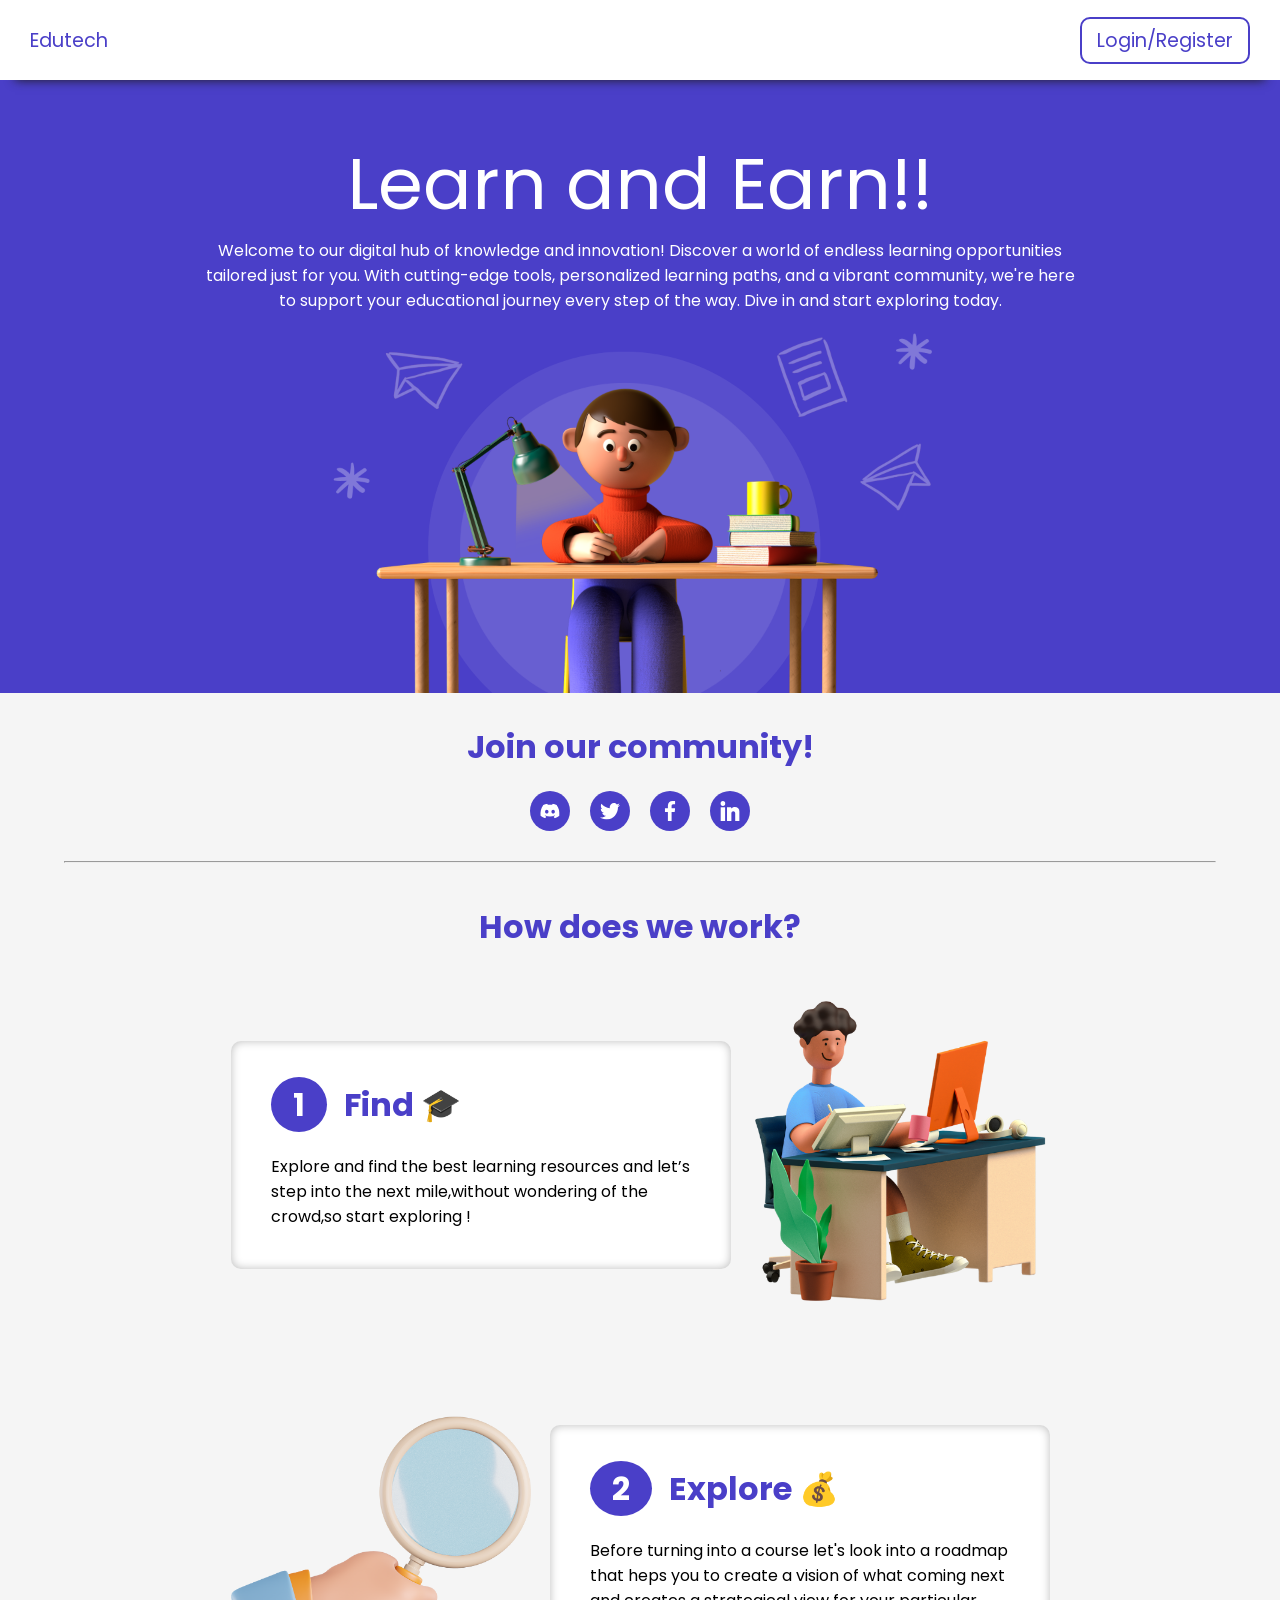
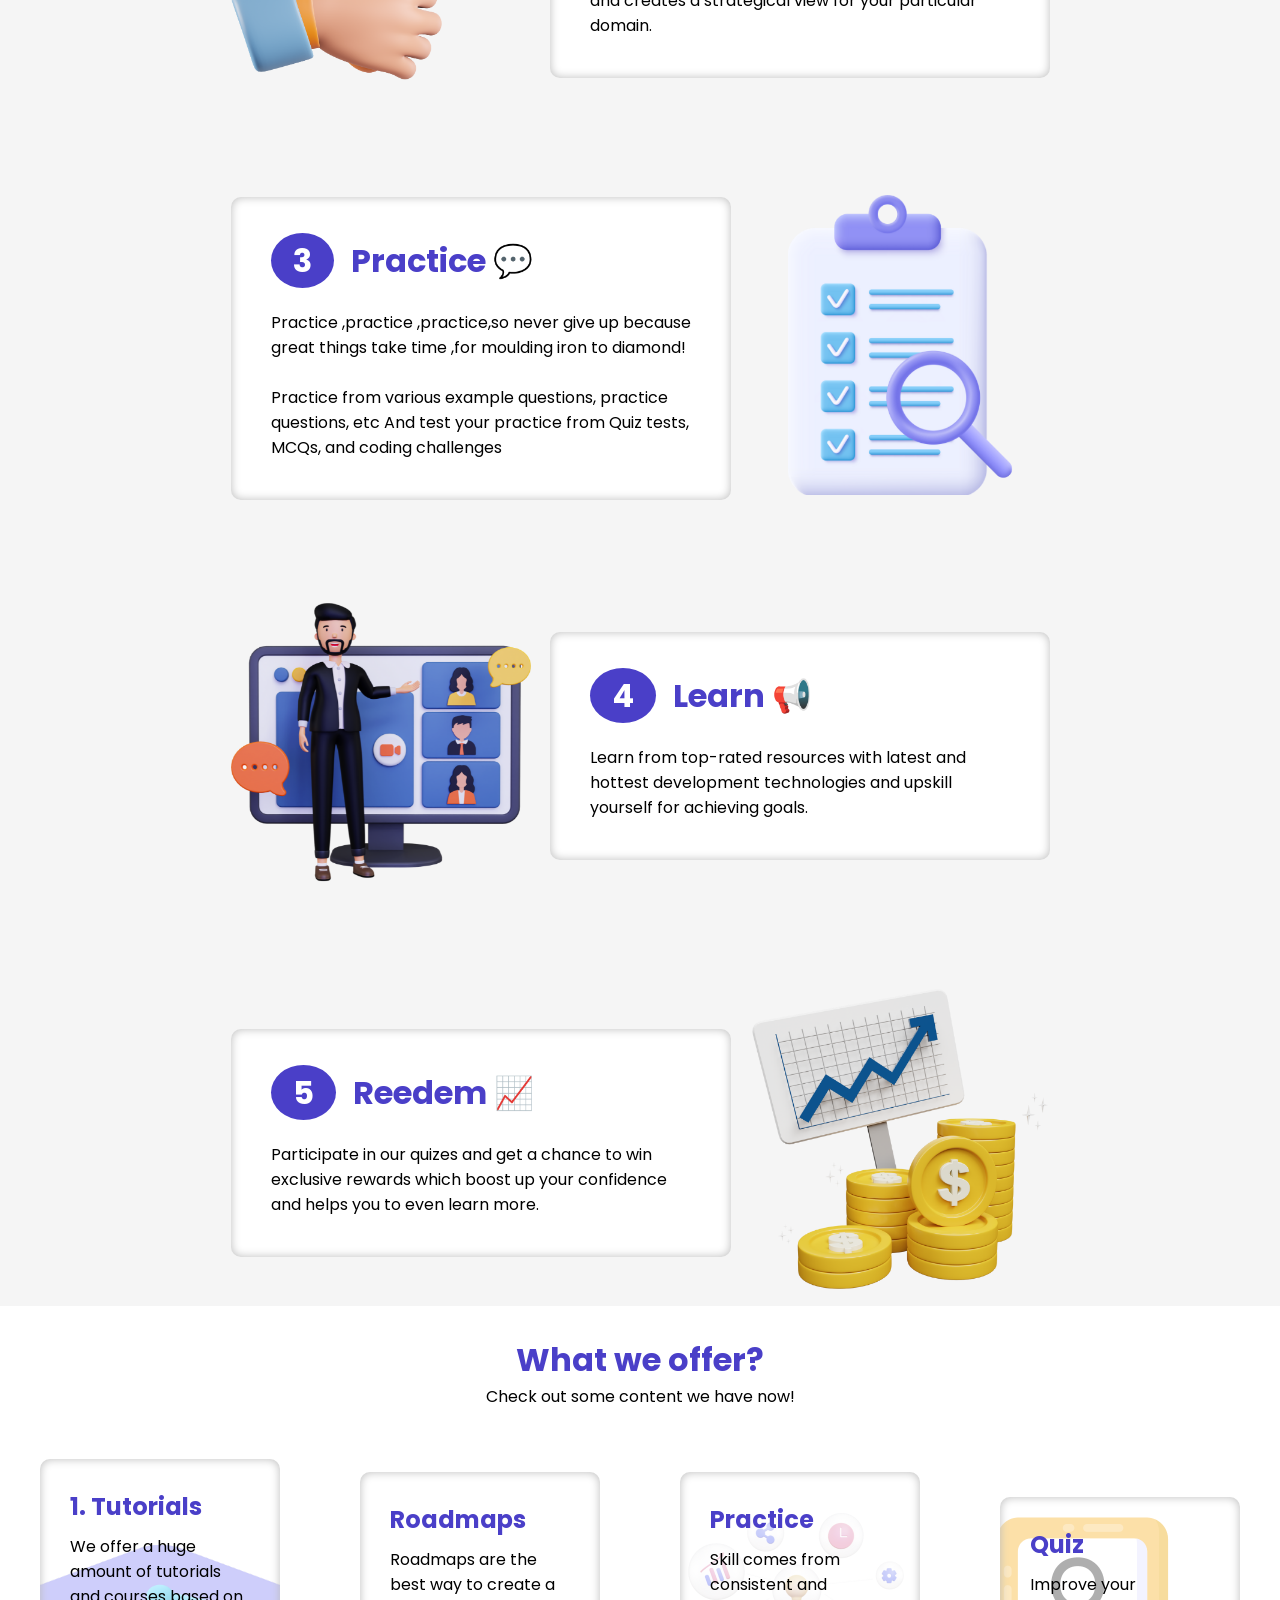
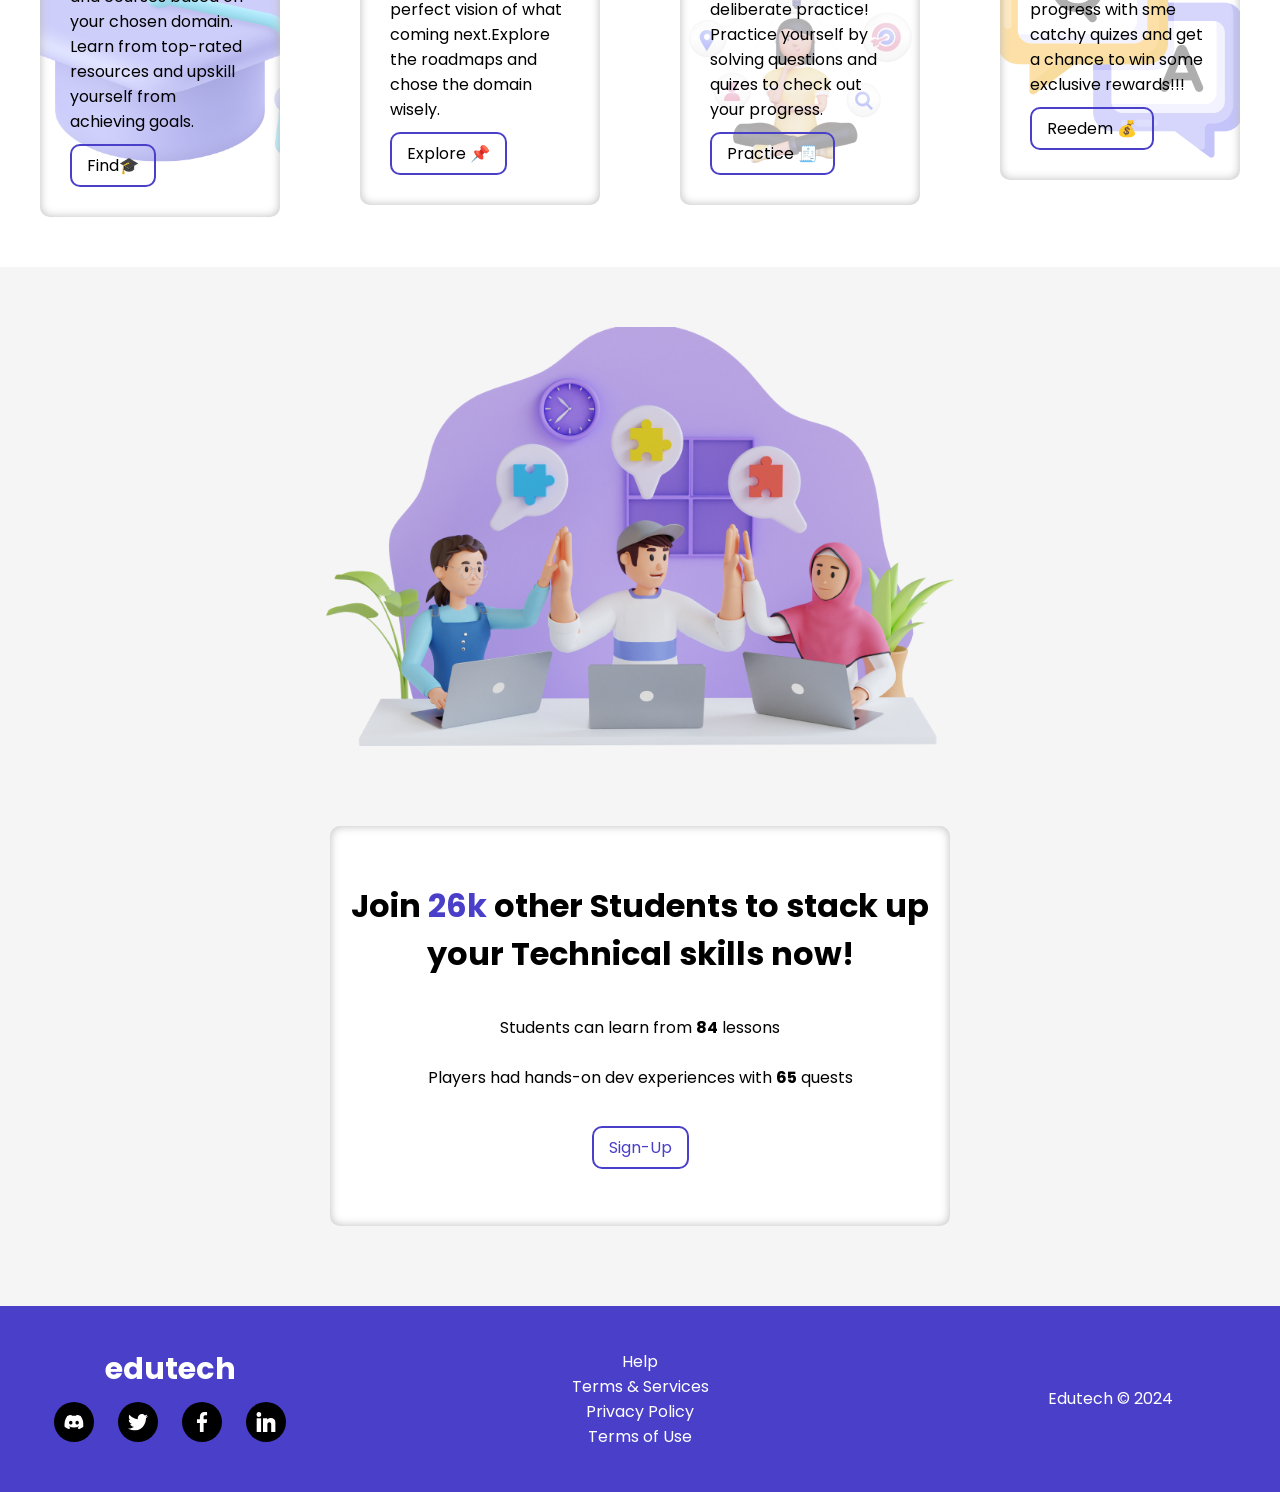
==== index.html @ f8c50513 "finn" ====
<!DOCTYPE html>
<html lang="en">

<head>
    <meta charset="UTF-8">
    <meta http-equiv="X-UA-Compatible" content="IE=edge">
    <meta name="viewport" content="width=device-width, initial-scale=1.0">
    <title>edumate</title>
    <link rel="shortcut icon" href="images/favicon.png" type="image/png">
    <link rel="stylesheet" href="styles/index.css">
</head>

<body>
    <nav>
        <a href="index.html">Edutech</a>
        <!-- <a href="#"><img src="logo.png" alt=""></a> -->
        <a href="pages/login-form.html" class="btn">Login/Register</a>
    </nav>
    <section>
        <div class="home">
            <!-- <div class="home-txt">Learn and Earn</div> -->
            <div class="home-txt">Learn and Earn!!
                <p>Welcome to our digital hub of knowledge and innovation! Discover a world of endless learning opportunities tailored just for you. With cutting-edge tools, personalized learning paths, and a vibrant community, we're here to support your educational journey every step of the way. Dive in and start exploring today.
                </p>
            </div>
            <div class="img">
                <img src="images/first.png" alt="quiz">
            </div>
        </div>
        <div class="join">
            <h1>Join our community!</h1>
            <div class="icon">
                <a href="#"><img src="images/discord.svg" alt="discord"></a>
                <a href="#"><img src="images/twitter.svg" alt="twitter"></a>
                <a href="#"><img src="images/facebook.svg" alt="facebook"></a>
                <a href="#"><img src="images/linkedin.svg" alt="linkedin"></a>
            </div>
        </div>

        <hr>

        <div class="about-us">
            <h1>How does we work?</h1>
            <div class="about-us-container">
                <div class="about-us-item">
                    <div class="about-us-txt">
                        <div class="txt-heading">
                            <span class="number">1</span>
                            Find 🎓
                        </div>
                        <br>
                        <p>
                            Explore and  find the best learning resources and let’s step into the next mile,without wondering of the crowd,so start exploring !
                        </p>
                    </div>
                    <div class="about-us-img">
                        <img src="images/learn.png" alt="learn">
                    </div>
                </div>
                <div class="about-us-item">
                    <div class="about-us-txt">
                        <div class="txt-heading">
                            <span class="number">2</span>
                            Explore 💰
                        </div>
                        <br>
                        <p>
                            Before turning into a course let's look into a roadmap that heps you to create a vision of what coming next and creates a strategical view for your particular domain.
                        </p>
                        
                    </div>
                    <div class="about-us-img">
                        <img src="images/explore.png" alt="explore">
                    </div>
                </div>
                <div class="about-us-item">
                    <div class="about-us-txt">
                        <div class="txt-heading">
                            <span class="number">3</span>
                            Practice 💬
                        </div>
                        <br>
                        <p>
                            Practice ,practice ,practice,so never give up because great things take time ,for moulding iron to diamond!
                            <br><br>
                            
                            Practice from various example questions, practice questions, etc
                            And test your practice from Quiz tests, MCQs, and coding challenges
                        </p>
                
                    </div>
                    <div class="about-us-img">
                        <img src="images/practice.png" alt="practice">
                    </div>
                </div>
                <div class="about-us-item">
                    <div class="about-us-txt">
                        <div class="txt-heading">
                            <span class="number">4</span>
                            Learn 📢
                        </div>
                        <br>
                        <p>
                            Learn from top-rated resources with latest and hottest development technologies and upskill yourself for achieving goals.
                        </p>
                    </div>
                    <div class="about-us-img">
                        <img src="images/events.png" alt="learn">
                    </div>
                </div>
                <div class="about-us-item">
                    <div class="about-us-txt">
                        <div class="txt-heading">
                            <span class="number">5</span>
                            Reedem 📈
                        </div>
                        <br>
                        <p>
                            Participate in our quizes and get a chance to win exclusive rewards which boost up your confidence and helps you to even learn more.
                        </p>
                    </div>
                    <div class="about-us-img">
                        <img src="images/earn.png" alt="learn">
                    </div>
                </div>
            </div>
        </div>

        <div class="highlights">
            <h1>What we offer? </h1>
            <p>Check out some content we have now!</p>
            <div class="highlights-container">
                <div class="highlights-item learn">
                    <h3>1. Tutorials</h3>
                    <p>
                        We offer a huge amount of tutorials and courses based on your chosen domain. Learn from top-rated resources and upskill yourself from achieving goals.
                    </p>
                    <div class="btn">Find🎓</div>
                </div>
                <div class="highlights-item earn">
                    <h3> Roadmaps </h3>
                    <p>
                        Roadmaps are the best way to create a perfect vision of what coming next.Explore the roadmaps and chose the domain wisely.
                     </p>
                    <div class="btn">Explore 📌</div>
                </div>
                <div class="highlights-item practice">
                    <h3> Practice</h3>
                    <p>
                        Skill comes from consistent and deliberate practice!
                        Practice yourself by solving questions and quizes to check out your progress.
                     </p>
                    <div class="btn">Practice 🧾</div>
                </div>
                <div class="highlights-item quiz">
                    <h3> Quiz</h3>
                    <p>
                        Improve your progress with sme catchy quizes and get a chance to win some exclusive rewards!!!
                     </p>
                    <div class="btn"> Reedem 💰</div>
                </div>
                
            </div>
        </div>

        <div class="sign-up">
            <img src="images/first2.png" alt="image">
            <div class="extra">
                <h1>Join <span> 26k </span>other Students to stack up your Technical skills now!</h1>
                <p>
                    Students can learn from <b>84</b> lessons
                    <br><br>
                    Players had hands-on dev experiences with <b>65</b> quests
                </p>
                <a href="pages/registration-form.html"><div class="btn">Sign-Up</div></a>
            </div>
        </div>

        <footer>
            <div class="logo">
                <p>edutech</p>
                <p class="icon">
                    <a href="#"><img src="images/discord.svg" alt="discord"></a>
                    <a href="#"><img src="images/twitter.svg" alt="twitter"></a>
                    <a href="#"><img src="images/facebook.svg" alt="facebook"></a>
                    <a href="#"><img src="images/linkedin.svg" alt="linkedin"></a>
                </p>
            </div>
            <div class="logo">
                <a href="#" class="link">Help</a>
                <a href="#" class="link">Terms & Services</a>
                <a href="#" class="link">Privacy Policy</a>
                <a href="#" class="link">Terms of Use</a>
            </div>
            <div class="logo">
                Edutech &#169; 2024
            </div>
        </footer>

    </section>
</body>

</html>
---- styles/index.css ----
/* Google Font Import - Poppins */
@import url("https://fonts.googleapis.com/css2?family=Poppins:wght@300;400;500;600;700&display=swap");
* {
  margin: 0;
  padding: 0;
  box-sizing: border-box;
  font-family: "Poppins", sans-serif;
}

:root {
  /* ===== Colors ===== */
  --body-color: #f5f5f5;
  --white: #fff;
  --primary-color: #4a3fc8;

  /* ====== Transition ====== */
  --tran-03: all 0.3s ease;
}

body {
  width: 100wh;
  background-color: var(--body-color);
}

a {
  text-decoration: none;
  color: inherit;
}

nav {
  top: 0;
  width: 100%;
  height: 80px;
  padding: 0 30px;
  display: flex;
  justify-content: space-between;
  align-items: center;
  position: fixed;
  background-color: var(--white);
  color: var(--primary-color);
  font-size: 1.2rem;
  box-shadow: 0px 15px 10px -15px rgb(31, 30, 30);
  z-index: 999;
}

nav img {
  height: 50px;
}

.btn {
  border: 2px solid var(--primary-color);
  padding: 7px 15px;
  border-radius: 10px;
  cursor: pointer;
}

.btn:hover {
  background-color: var(--primary-color);
  color: var(--white);
  transition: var(--tran-03);
}

section {
  margin-top: 80px;
  width: 100%;
}

.home {
  width: 100%;
  /* border: 2px solid black ; */
  background-color: #4a3fc8;
  display: flex;
  flex-direction: column;
  justify-content: center;
  align-items: center;
  background-image: url(../images/first-bg.png);
  background-size: cover;
}

.home .home-txt {
  text-align: center;
  padding: 50px 10px 20px 10px;
  font-size: 4.5rem;
  color: var(--white);
}

.home-txt p {
  font-size: 1rem;
  width: 70%;
  margin: auto;
}

.home img {
  width: 50%;
  display: block;
  margin: 0 auto;
}

.join {
  padding: 30px 10px;
  display: flex;
  flex-direction: column;
  justify-content: center;
  align-items: center;
  /* border: 2px solid black; */
}

h1 {
  color: var(--primary-color);
  font-size: 2rem;
  text-align: center;
}

.join .icon {
  padding-top: 20px;
  width: 100%;
  display: flex;
  justify-content: center;
}

.join .icon a {
  background-color: var(--primary-color);
  width: 40px;
  padding: 10px;
  margin: 0 10px;
  border-radius: 100%;
  /* border: 2px solid black; */
  display: flex;
  justify-content: center;
  align-items: center;
}

.join .icon a img {
  width: 20px;
}

.icon a:hover {
  box-shadow: 0 0 10px #000000;
}

.about-us {
  /* border: 2px solid black; */
  padding: 40px 10px 10px 10px;
  display: flex;
  flex-direction: column;
  justify-content: center;
  align-items: center;
}

.about-us-container {
  padding-top: 50px;
  width: 65%;
  /* border: 2px solid red; */
}

.about-us-item {
  display: flex;
  justify-content: space-between;
  align-items: center;
  margin: 90px 0;
}

.about-us-item:nth-child(1) {
  margin-top: 0;
}

.about-us-item:last-child {
  margin-bottom: 0;
}

.about-us-item:nth-child(even) {
  flex-direction: row-reverse;
}

hr {
  width: 90%;
  margin: auto;
}
.about-us-txt {
  width: 500px;
  padding: 40px;
  /* border: 2px solid red; */
  border-radius: 10px;
  background-color: var(--white);
  box-shadow: inset 0 0 10px #bcbcbc;
}
.about-us-img {
  width: 300px;
}

.about-us-img img {
  width: 100%;
  /* border: 2px solid blue; */
}

.about-us-txt .txt-heading {
  color: var(--primary-color);
  font-size: 2rem;
  font-weight: bold;
}

.txt-heading span {
  color: var(--white);
  background-color: var(--primary-color);
  border-radius: 100%;
  padding: 5px 22px;
  margin-right: 10px;
}

.about-us-item:hover > .about-us-img img {
  transform: scale(1.1);
  background-image: radial-gradient(
    var(--primary-color),
    var(--body-color),
    var(--body-color)
  );
}
.about-us-item:hover > .about-us-txt {
  box-shadow: rgba(0, 0, 0, 0.16) 0px 1px 4px,
    var(--primary-color) 0px 0px 0px 3px;
}

.link {
  text-decoration: underline;
  color: var(--primary-color);
}

.about-us .btn {
  margin-top: 19px;
  width: 170px;
}

.highlights {
  /* border: 2px solid red; */
  background-color: #ffffff;
  padding-top: 30px;
}
.highlights > p {
  text-align: center;
}

.highlights-container {
  margin-top: 30px;
  display: flex;
  justify-content: center;
  align-items: center;
  width: 100%;
  padding-bottom: 30px;
}

.highlights-item {
  width: 350px;
  border-radius: 10px;
  /* border: 2px solid black; */
  padding: 30px;
  margin: 20px 40px;
  box-shadow: inset 0 0 10px #bcbcbc;
}

.learn {
  background-image: url(../images/learn-cap.svg);
  background-size: cover;
  background-repeat: no-repeat;
  background-position: center center;
}

.earn {
  background-image: url(../images/earn-coin.svg);
  background-size: 250px;
  background-repeat: no-repeat;
  background-position: center center;
}
.practice {
  background-image: url(../images/practice-girl.png);
  background-repeat: no-repeat;
  background-position: center;
  background-size: 250px;
}
.quiz {
  background-image: url(../images/quiz-ask.png);
  background-repeat: no-repeat;
  background-position: center;
  background-size: 250px;
}
.highlights-item:hover {
  transform: scale(1.1);
  box-shadow: rgba(50, 50, 93, 0.25) 0px 50px 100px -20px,
    rgba(0, 0, 0, 0.3) 0px 30px 60px -30px,
    rgba(10, 37, 64, 0.35) 0px -2px 6px 0px inset;
}

.highlights-item h3 {
  color: var(--primary-color);
  font-size: 1.5rem;
  margin-bottom: 10px;
}

.highlights-item .btn {
  margin-top: 10px;
  display: inline-block;
}

.sign-up {
  padding: 30px 20px;
  display: flex;
  flex-direction: column;
  justify-content: center;
  align-items: center;
}

.sign-up img {
  width: 60%;
  margin: 30px 0;
}

.extra {
  margin: 50px 0;
  padding: 20px;
  width: 50%;
  text-align: center;
  border-radius: 10px;
  height: 400px;
  display: flex;
  flex-direction: column;
  justify-content: space-evenly;
  align-items: center;
  box-shadow: inset 0 0 10px #bcbcbc;
  background-color: var(--white);
}

.extra h1 {
  color: black;
}

.extra span {
  color: var(--primary-color);
}

.extra a {
  color: var(--primary-color);
}

footer {
  width: 100%;
  padding: 20px;
  background-color: var(--primary-color);
  color: var(--white);
  display: flex;
  align-items: center;
  justify-content: space-between;
  flex-wrap: wrap;
}

footer .logo {
  width: 300px;
  /* border: 2px solid black; */
  text-align: center;
  padding: 20px 10px;
}

footer .logo > p {
  font-size: 1.9rem;
  font-weight: bold;
  margin-bottom: 10px;
}

footer .icon {
  display: flex;
  justify-content: space-evenly;
}

footer .icon a {
  width: 40px;
  height: 40px;
  padding: 10px;
  border-radius: 100%;
  /* border: 2px solid black; */
  display: flex;
  justify-content: center;
  align-items: center;
  background-color: #000000;
}

footer img {
  width: 20px;
}

footer .link {
  color: var(--white);
  display: block;
  text-decoration: none;
}

@media screen and (max-width: 750px) {
  nav {
    padding: 0 10px;
    font-size: 1rem;
  }

  nav .btn {
    padding: 7px 10px;
  }

  .home .home-txt {
    font-size: 2.5rem;
  }
  .home-txt p {
    width: 100%;
  }

  .home img {
    width: 95%;
  }

  h1 {
    font-size: 1.5rem;
  }

  .about-us-container {
    width: 90%;
  }

  .about-us-item {
    flex-direction: column;
  }

  .about-us-item:nth-child(even) {
    flex-wrap: wrap;
  }

  .about-us-img,
  .about-us-txt {
    width: 100%;
    margin-bottom: 29px;
  }

  .about-us-txt {
    padding: 20px;
  }

  .txt-heading {
    font-size: 1.5rem;
  }

  .txt-heading span {
    margin-right: 0;
  }

  .highlights-container {
    flex-direction: column;
    margin-top: 0;
  }

  .highlights-item {
    margin: 20px;
    width: 80%;
  }

  .sign-up-container {
    flex-direction: column;
  }

  .sign-up img {
    width: 100%;
  }

  .extra {
    width: 90%;
  }

  footer {
    justify-content: center;
  }
}
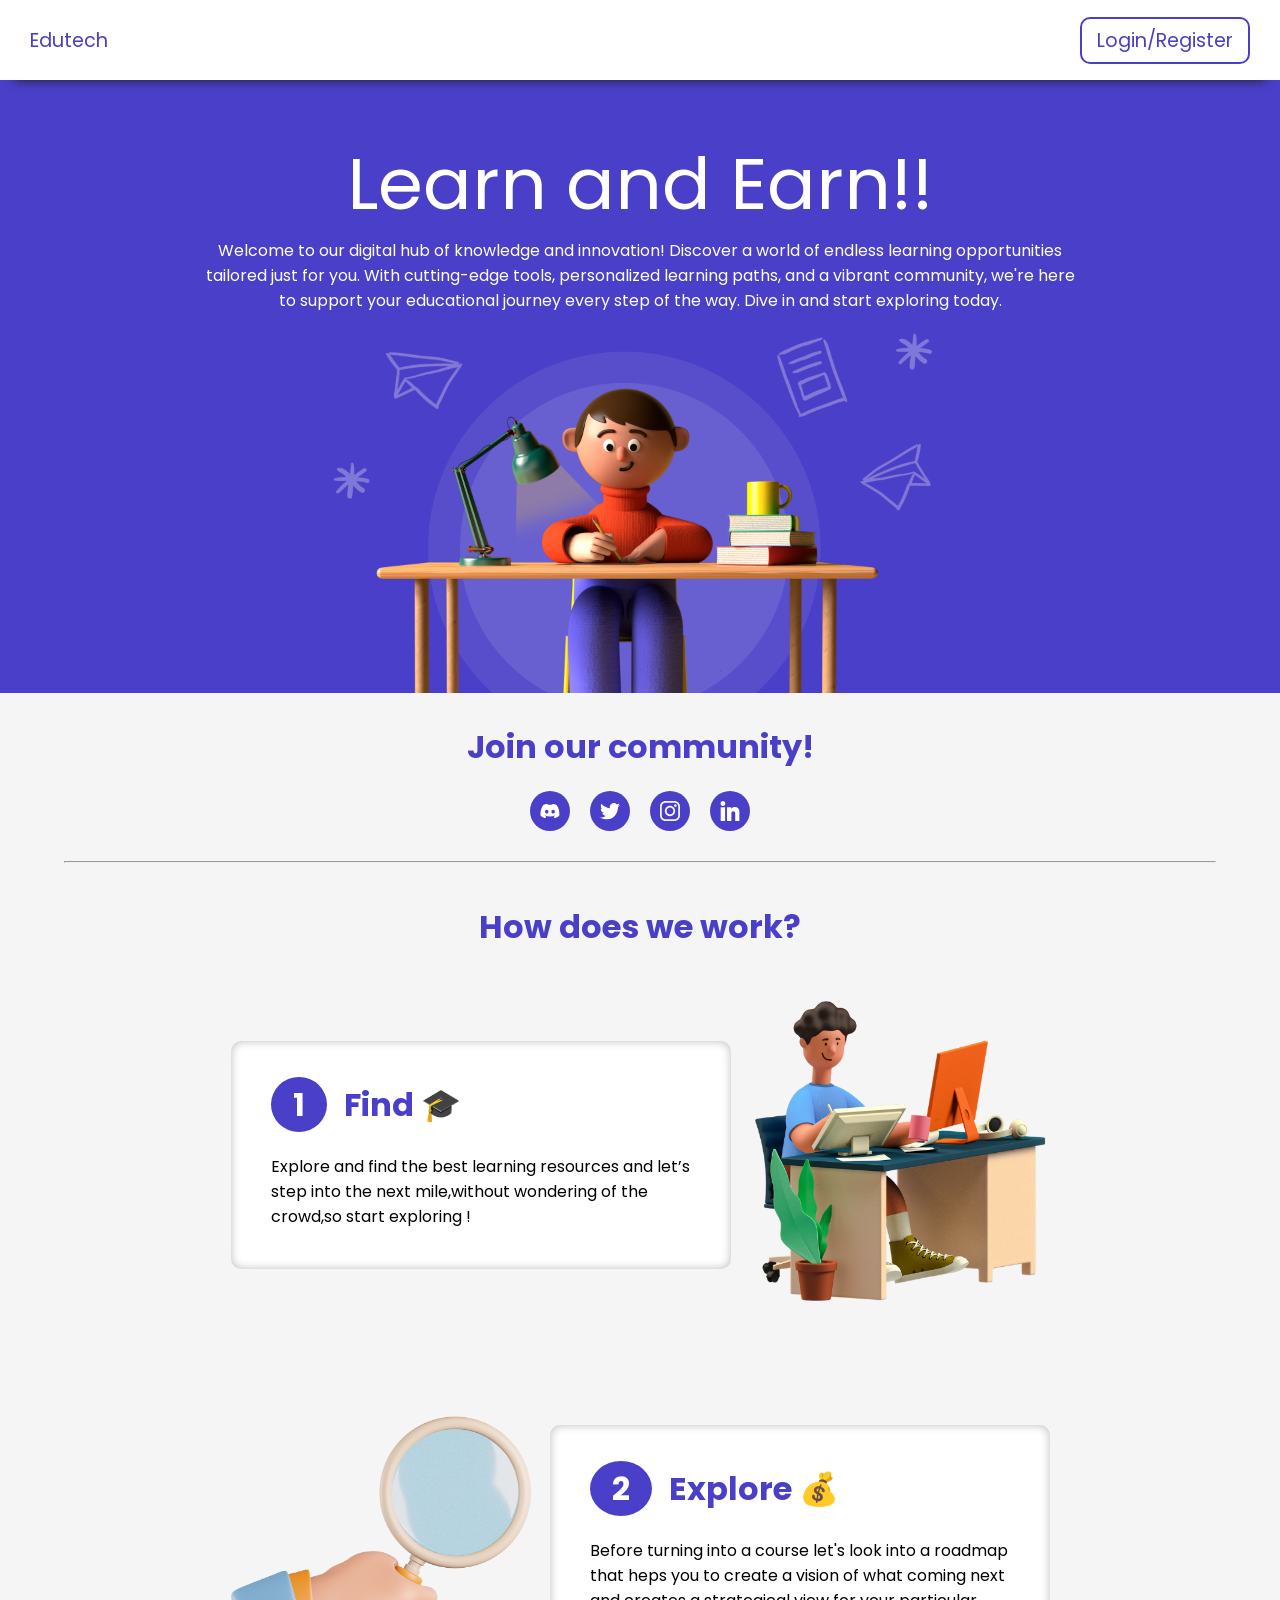
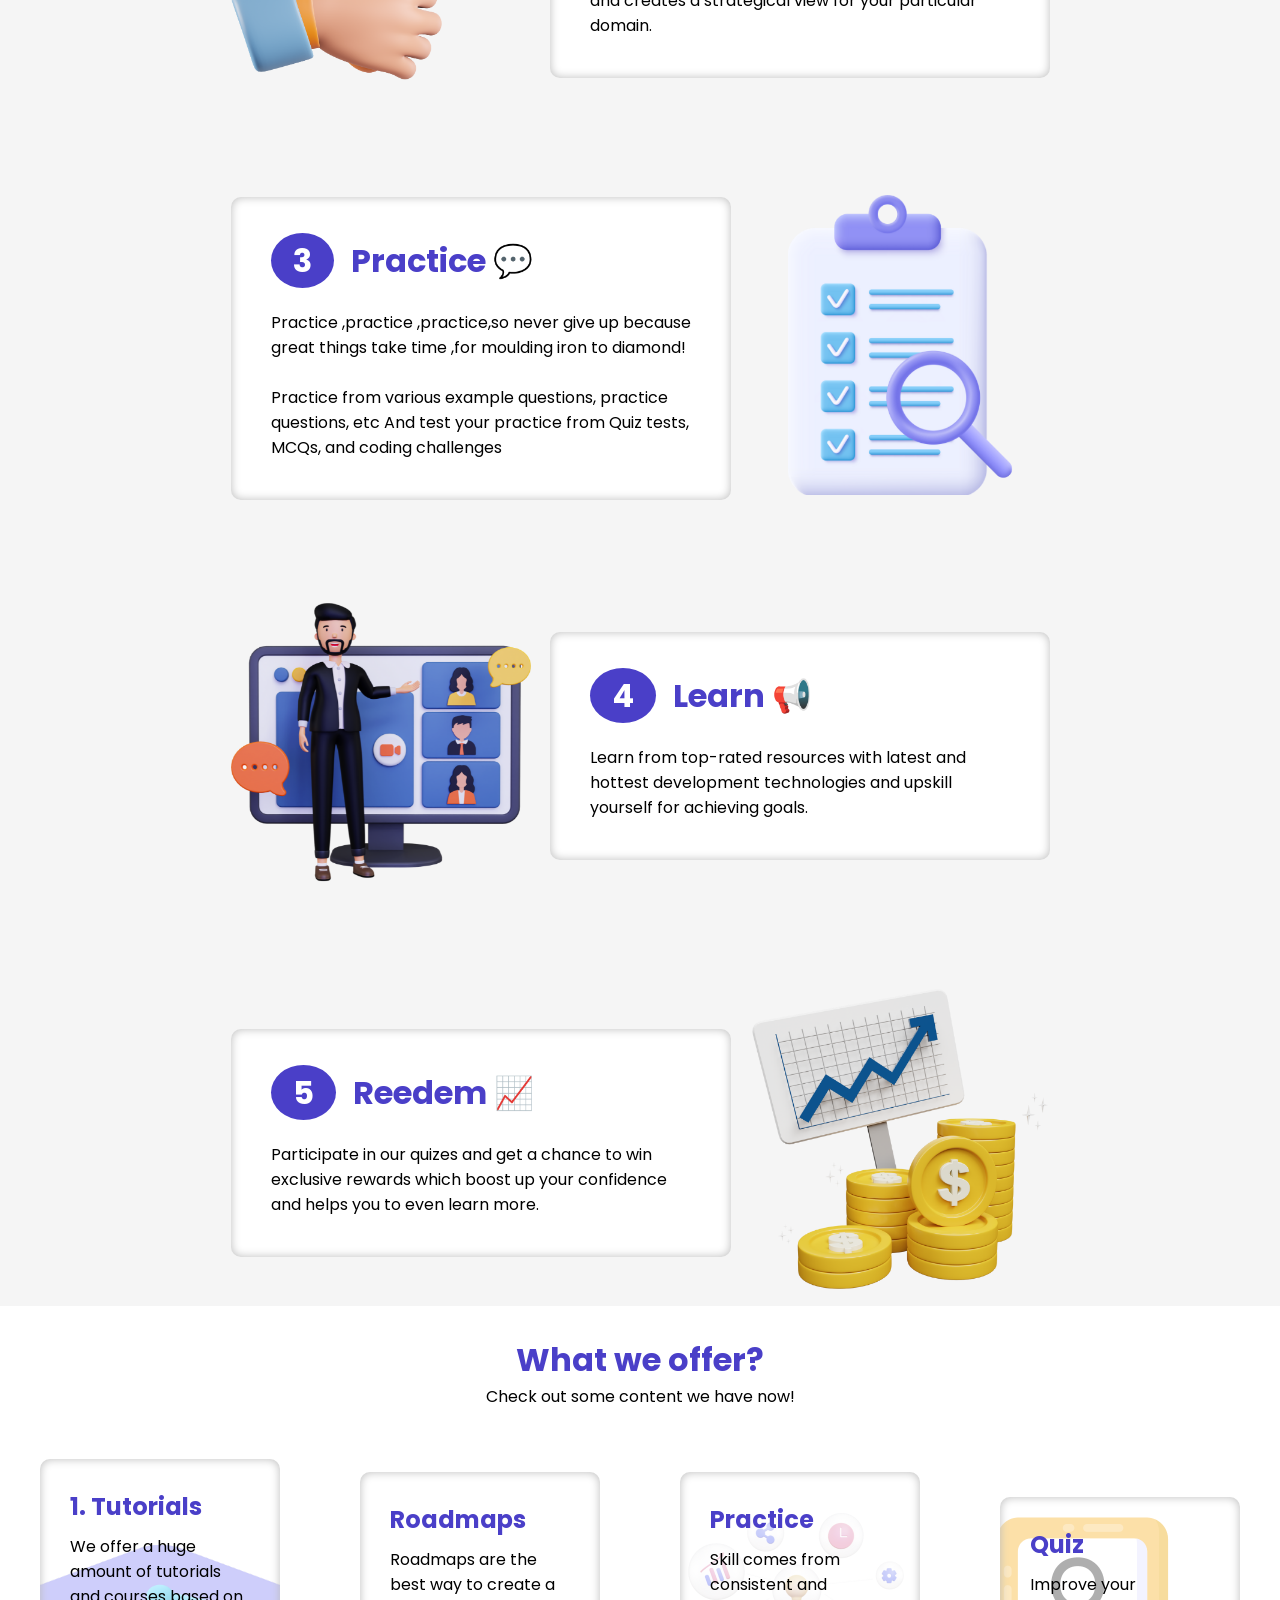
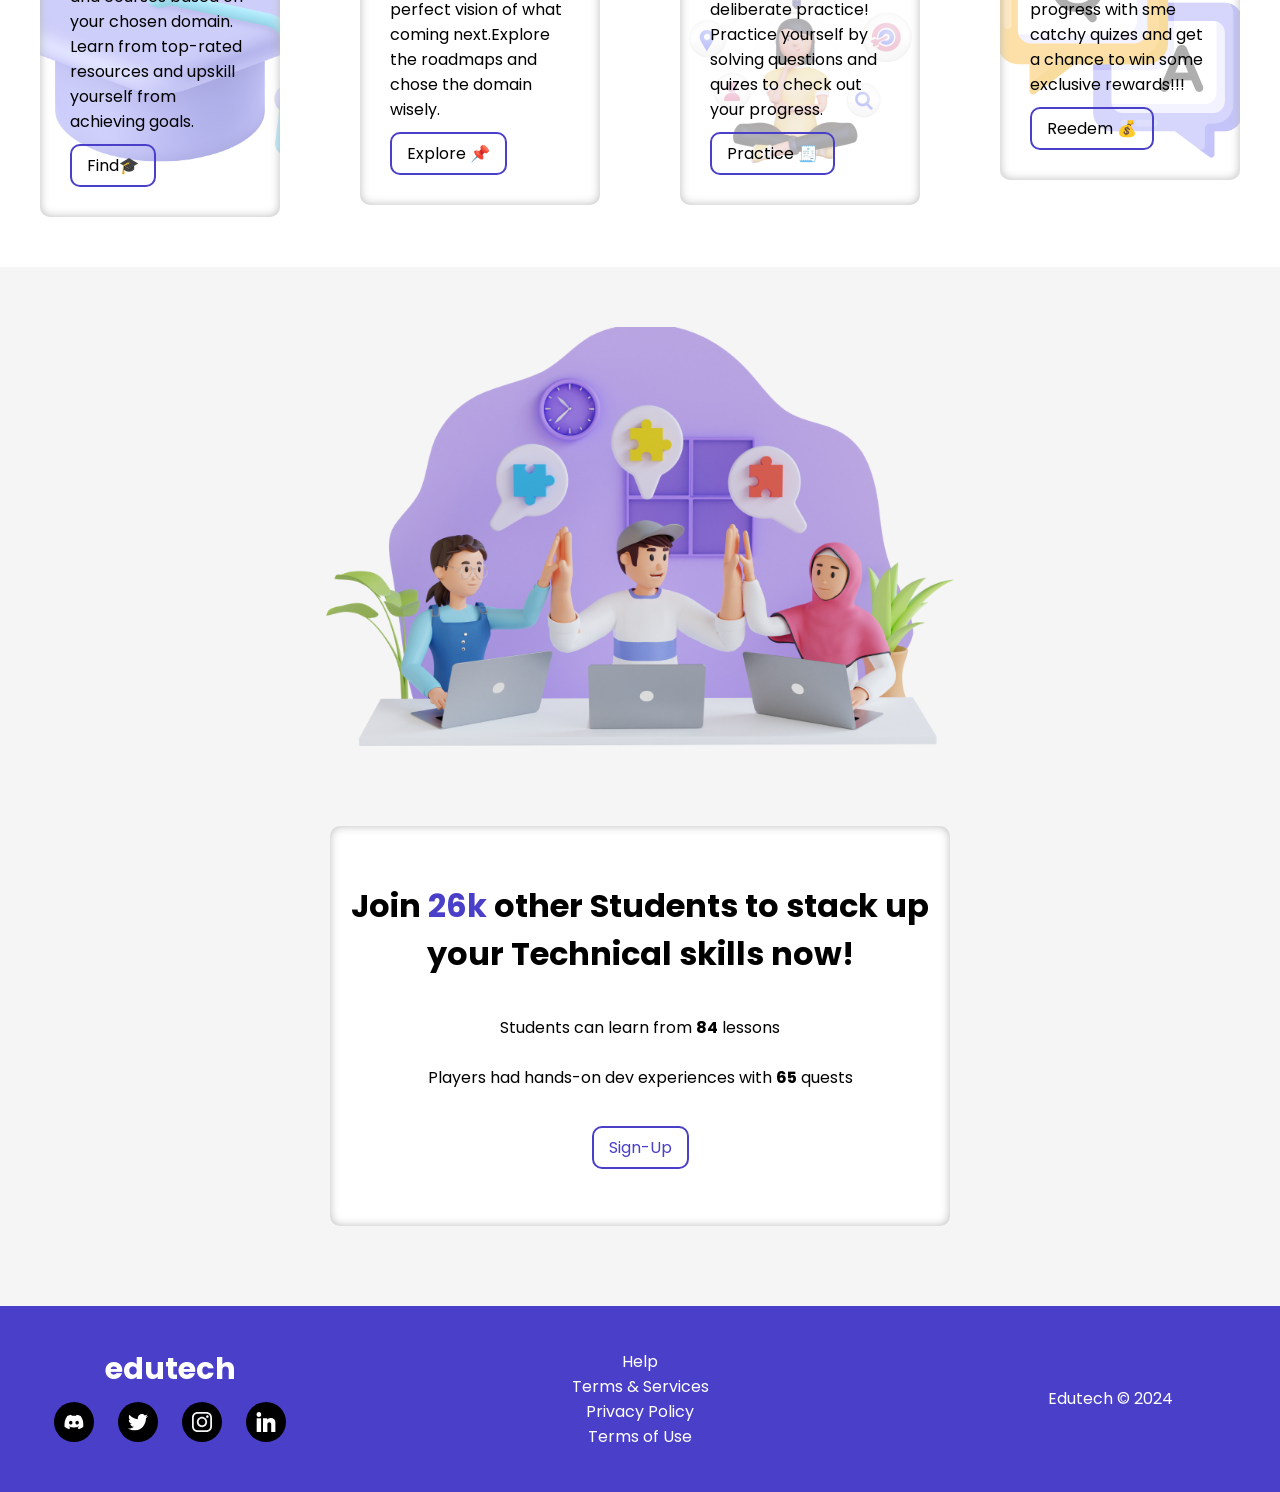
==== commit 7628ecac: "done everything" ====
--- a/index.html
+++ b/index.html
@@ -5,7 +5,7 @@
     <meta charset="UTF-8">
     <meta http-equiv="X-UA-Compatible" content="IE=edge">
     <meta name="viewport" content="width=device-width, initial-scale=1.0">
-    <title>edumate</title>
+    <title>edutech</title>
     <link rel="shortcut icon" href="images/favicon.png" type="image/png">
     <link rel="stylesheet" href="styles/index.css">
 </head>
@@ -30,10 +30,10 @@
         <div class="join">
             <h1>Join our community!</h1>
             <div class="icon">
-                <a href="#"><img src="images/discord.svg" alt="discord"></a>
-                <a href="#"><img src="images/twitter.svg" alt="twitter"></a>
-                <a href="#"><img src="images/facebook.svg" alt="facebook"></a>
-                <a href="#"><img src="images/linkedin.svg" alt="linkedin"></a>
+                <a href="https://discord.gg/N77QyakP"><img src="images/discord.svg" alt="discord"></a>
+                <a href="https://twitter.com/Edutech_01"><img src="images/twitter.svg" alt="twitter"></a>
+                <a href="https://www.instagram.com/_edutech0?igsh=N3BxaHNubGs0dnB5"><img src="images\insta.svg" alt="instagram"></a>
+                <a href="https://www.linkedin.com/in/krish-rajput-435bb625a/"><img src="images/linkedin.svg" alt="linkedin"></a>
             </div>
         </div>
 
@@ -180,17 +180,17 @@
             <div class="logo">
                 <p>edutech</p>
                 <p class="icon">
-                    <a href="#"><img src="images/discord.svg" alt="discord"></a>
-                    <a href="#"><img src="images/twitter.svg" alt="twitter"></a>
-                    <a href="#"><img src="images/facebook.svg" alt="facebook"></a>
-                    <a href="#"><img src="images/linkedin.svg" alt="linkedin"></a>
+                    <a href="https://discord.gg/N77QyakP"><img src="images/discord.svg" alt="discord"></a>
+                    <a href="https://twitter.com/Edutech_01"><img src="images/twitter.svg" alt="twitter"></a>
+                    <a href="https://www.instagram.com/_edutech0?igsh=N3BxaHNubGs0dnB5"><img src="images\insta.svg" alt="instagram"></a>
+                    <a href="https://www.linkedin.com/in/krish-rajput-435bb625a/"><img src="images/linkedin.svg" alt="linkedin"></a>
                 </p>
             </div>
             <div class="logo">
-                <a href="#" class="link">Help</a>
-                <a href="#" class="link">Terms & Services</a>
-                <a href="#" class="link">Privacy Policy</a>
-                <a href="#" class="link">Terms of Use</a>
+                <a href="pages\helpp.html" class="link">Help</a>
+                <a href="pages\terms.html" class="link">Terms & Services</a>
+                <a href="pages\privacyandpolicy.html" class="link">Privacy Policy</a>
+                <a href="pages\termsofuse.html" class="link">Terms of Use</a>
             </div>
             <div class="logo">
                 Edutech &#169; 2024
